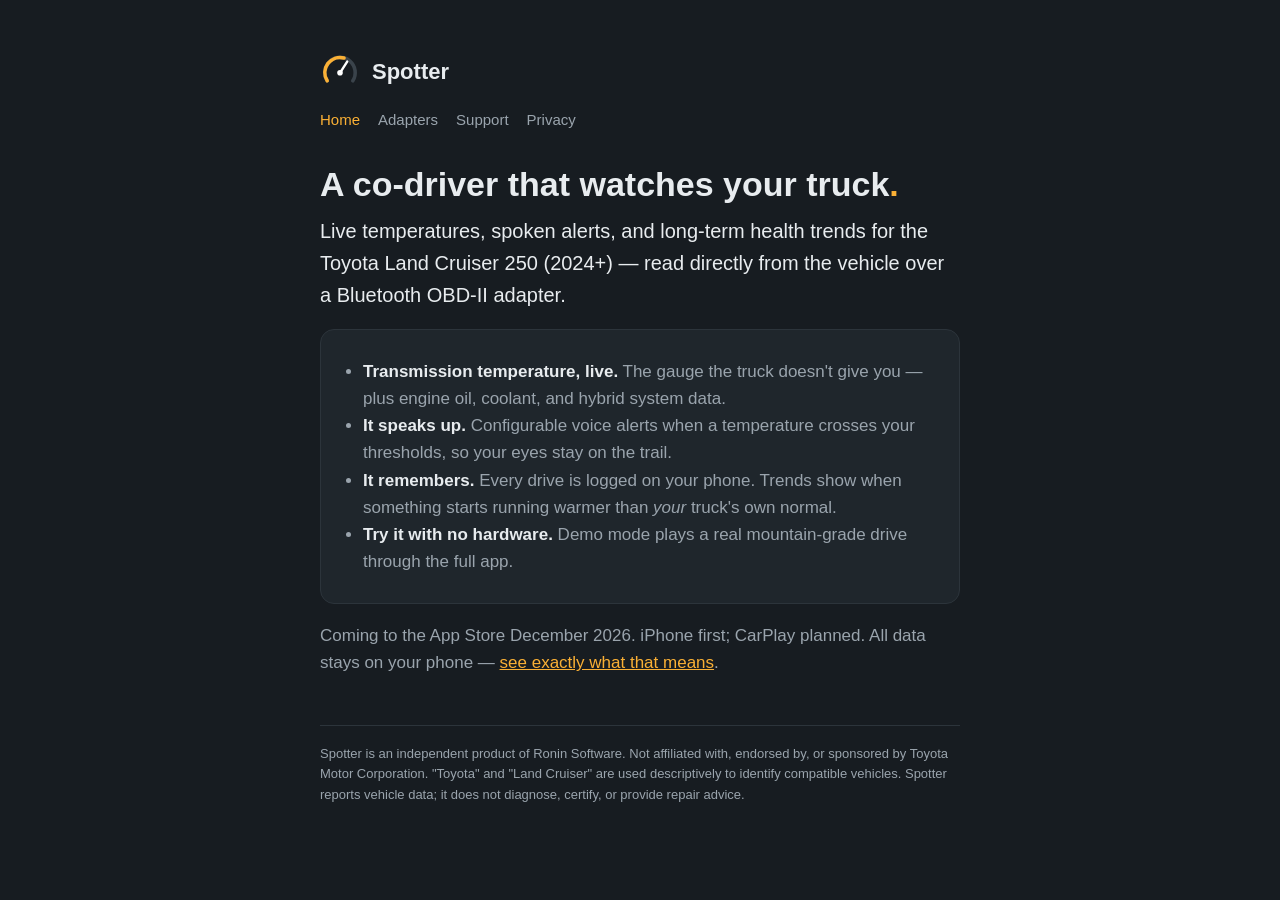
==== index.html @ 3cd4ac6a "Spotter website: landing, adapters, support, privacy Static, no JS, no cookies, no analytics — the p" ====
<!DOCTYPE html>
<html lang="en">
<head>
<meta charset="utf-8">
<meta name="viewport" content="width=device-width, initial-scale=1">
<title>Spotter — Truck Health Monitor</title>
<link rel="stylesheet" href="style.css">
</head>
<body>
<main>
<header class="site"><svg viewBox="0 0 100 100" xmlns="http://www.w3.org/2000/svg" class="dial" aria-hidden="true">
  <path d="M 18 72 A 38 38 0 1 1 82 72" fill="none" stroke="#3a434b" stroke-width="9" stroke-linecap="round"/>
  <path d="M 18 72 A 38 38 0 0 1 60 15" fill="none" stroke="#fab035" stroke-width="9" stroke-linecap="round"/>
  <line x1="50" y1="52" x2="68" y2="24" stroke="#fff" stroke-width="6" stroke-linecap="round"/>
  <circle cx="50" cy="52" r="7" fill="#fff"/>
</svg><a href="index.html">Spotter</a></header>
<nav>
  <a href="index.html" class="here">Home</a>
  <a href="adapters.html" >Adapters</a>
  <a href="support.html" >Support</a>
  <a href="privacy.html" >Privacy</a>
</nav>
<h1>A co-driver that watches your truck<span class="amber">.</span></h1>
<p class="lead">Live temperatures, spoken alerts, and long-term health trends for the
Toyota Land Cruiser 250 (2024+) — read directly from the vehicle over a Bluetooth OBD-II
adapter.</p>
<div class="panel">
<ul>
<li><strong>Transmission temperature, live.</strong> The gauge the truck doesn't give you —
plus engine oil, coolant, and hybrid system data.</li>
<li><strong>It speaks up.</strong> Configurable voice alerts when a temperature crosses your
thresholds, so your eyes stay on the trail.</li>
<li><strong>It remembers.</strong> Every drive is logged on your phone. Trends show when
something starts running warmer than <em>your</em> truck's own normal.</li>
<li><strong>Try it with no hardware.</strong> Demo mode plays a real mountain-grade drive
through the full app.</li>
</ul>
</div>
<p>Coming to the App Store December 2026. iPhone first; CarPlay planned.
All data stays on your phone — <a href="privacy.html">see exactly what that means</a>.</p>
<footer>
<p>Spotter is an independent product of Ronin Software. Not affiliated with, endorsed by, or
sponsored by Toyota Motor Corporation. "Toyota" and "Land Cruiser" are used descriptively to
identify compatible vehicles. Spotter reports vehicle data; it does not diagnose, certify, or
provide repair advice.</p>
</footer>
</main>
</body>
</html>
---- style.css ----
/* Spotter site — matches the app icon palette. No JS, no fonts fetched, no tracking:
   the privacy policy's claims apply to this site too. */
:root {
  --bg: #171c21; --panel: #1f262c; --text: #e8ecef; --muted: #9aa4ad;
  --amber: #fab035; --line: #2c343b;
}
* { margin: 0; padding: 0; box-sizing: border-box; }
body {
  background: var(--bg); color: var(--text);
  font: 17px/1.6 -apple-system, BlinkMacSystemFont, "Segoe UI", Roboto, sans-serif;
}
main { max-width: 680px; margin: 0 auto; padding: 24px 20px 64px; }
header.site { display: flex; align-items: center; gap: 12px; padding: 28px 0 8px; }
header.site .dial { width: 40px; height: 40px; }
header.site a { color: var(--text); text-decoration: none; font-weight: 700; font-size: 22px; }
nav { margin: 8px 0 32px; display: flex; gap: 18px; flex-wrap: wrap; }
nav a { color: var(--muted); text-decoration: none; font-size: 15px; }
nav a:hover, nav a.here { color: var(--amber); }
h1 { font-size: 34px; line-height: 1.2; margin: 18px 0 10px; }
h2 { font-size: 21px; margin: 32px 0 8px; }
p, li { color: var(--muted); }
p.lead { font-size: 20px; color: var(--text); }
strong { color: var(--text); }
ul { padding-left: 22px; margin: 10px 0; }
.panel {
  background: var(--panel); border: 1px solid var(--line); border-radius: 14px;
  padding: 18px 20px; margin: 18px 0;
}
.amber { color: var(--amber); }
a { color: var(--amber); }
footer { margin-top: 48px; padding-top: 18px; border-top: 1px solid var(--line);
         font-size: 13px; color: var(--muted); }
table { width: 100%; border-collapse: collapse; margin: 12px 0; }
th, td { text-align: left; padding: 8px 10px; border-bottom: 1px solid var(--line);
         color: var(--muted); font-size: 15px; }
th { color: var(--text); }
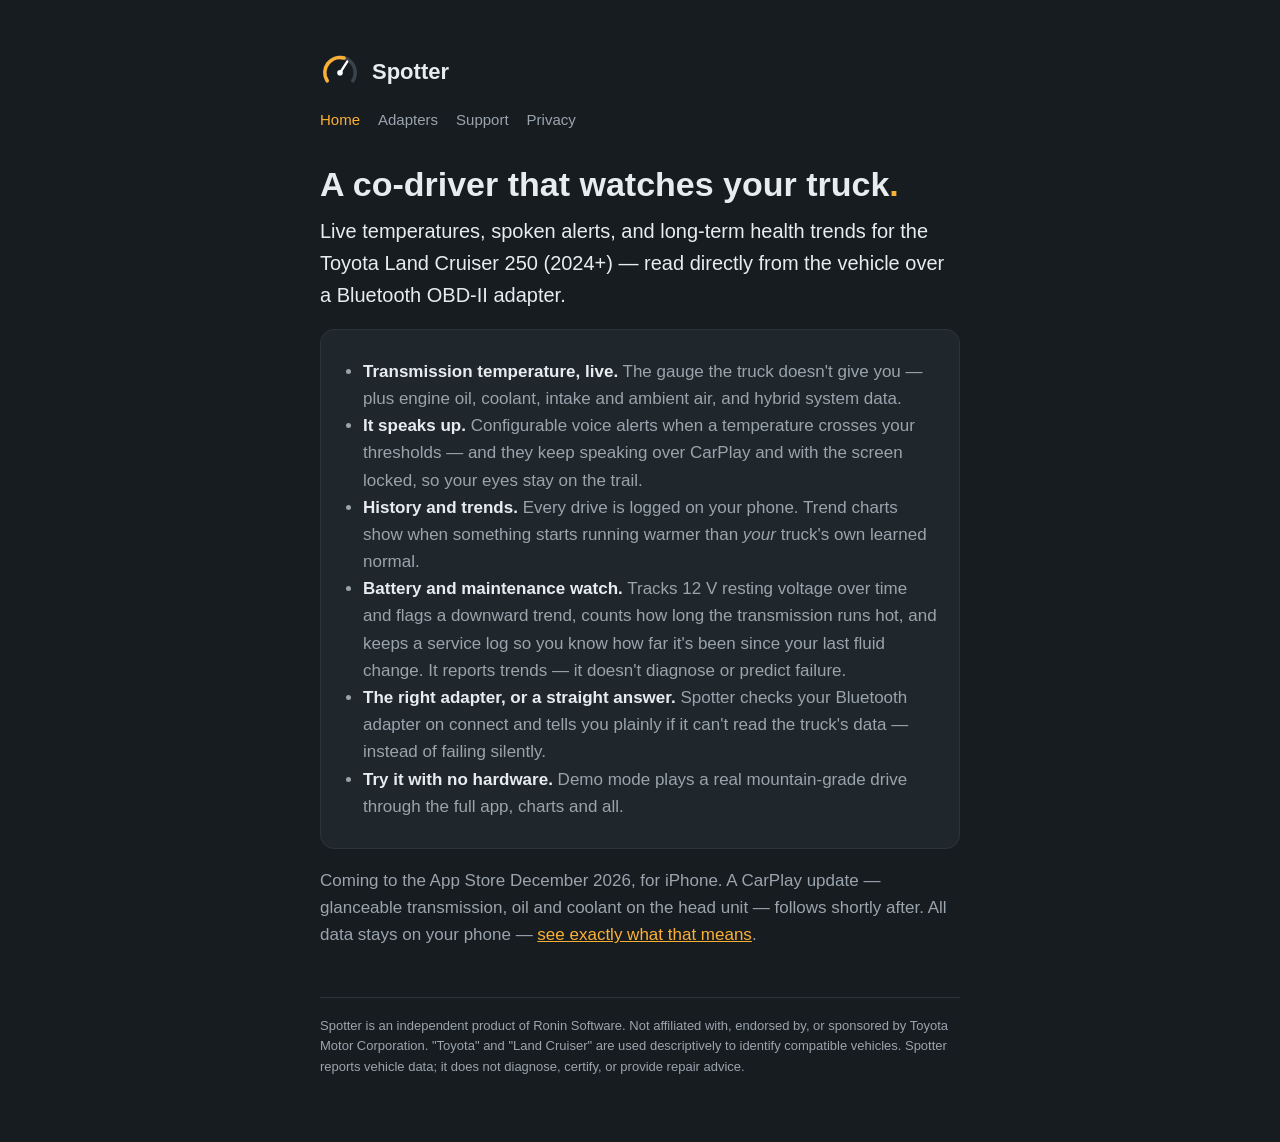
==== commit 5d391e3e: "Update landing page features: history/trends, battery & maintenance, adapter check, CarPlay Reflects" ====
--- a/index.html
+++ b/index.html
@@ -27,16 +27,25 @@
 <div class="panel">
 <ul>
 <li><strong>Transmission temperature, live.</strong> The gauge the truck doesn't give you —
-plus engine oil, coolant, and hybrid system data.</li>
+plus engine oil, coolant, intake and ambient air, and hybrid system data.</li>
 <li><strong>It speaks up.</strong> Configurable voice alerts when a temperature crosses your
-thresholds, so your eyes stay on the trail.</li>
-<li><strong>It remembers.</strong> Every drive is logged on your phone. Trends show when
-something starts running warmer than <em>your</em> truck's own normal.</li>
+thresholds — and they keep speaking over CarPlay and with the screen locked, so your eyes
+stay on the trail.</li>
+<li><strong>History and trends.</strong> Every drive is logged on your phone. Trend charts
+show when something starts running warmer than <em>your</em> truck's own learned normal.</li>
+<li><strong>Battery and maintenance watch.</strong> Tracks 12&nbsp;V resting voltage over time
+and flags a downward trend, counts how long the transmission runs hot, and keeps a service log
+so you know how far it's been since your last fluid change. It reports trends — it doesn't
+diagnose or predict failure.</li>
+<li><strong>The right adapter, or a straight answer.</strong> Spotter checks your Bluetooth
+adapter on connect and tells you plainly if it can't read the truck's data — instead of
+failing silently.</li>
 <li><strong>Try it with no hardware.</strong> Demo mode plays a real mountain-grade drive
-through the full app.</li>
+through the full app, charts and all.</li>
 </ul>
 </div>
-<p>Coming to the App Store December 2026. iPhone first; CarPlay planned.
+<p>Coming to the App Store December 2026, for iPhone. A CarPlay update — glanceable
+transmission, oil and coolant on the head unit — follows shortly after.
 All data stays on your phone — <a href="privacy.html">see exactly what that means</a>.</p>
 <footer>
 <p>Spotter is an independent product of Ronin Software. Not affiliated with, endorsed by, or
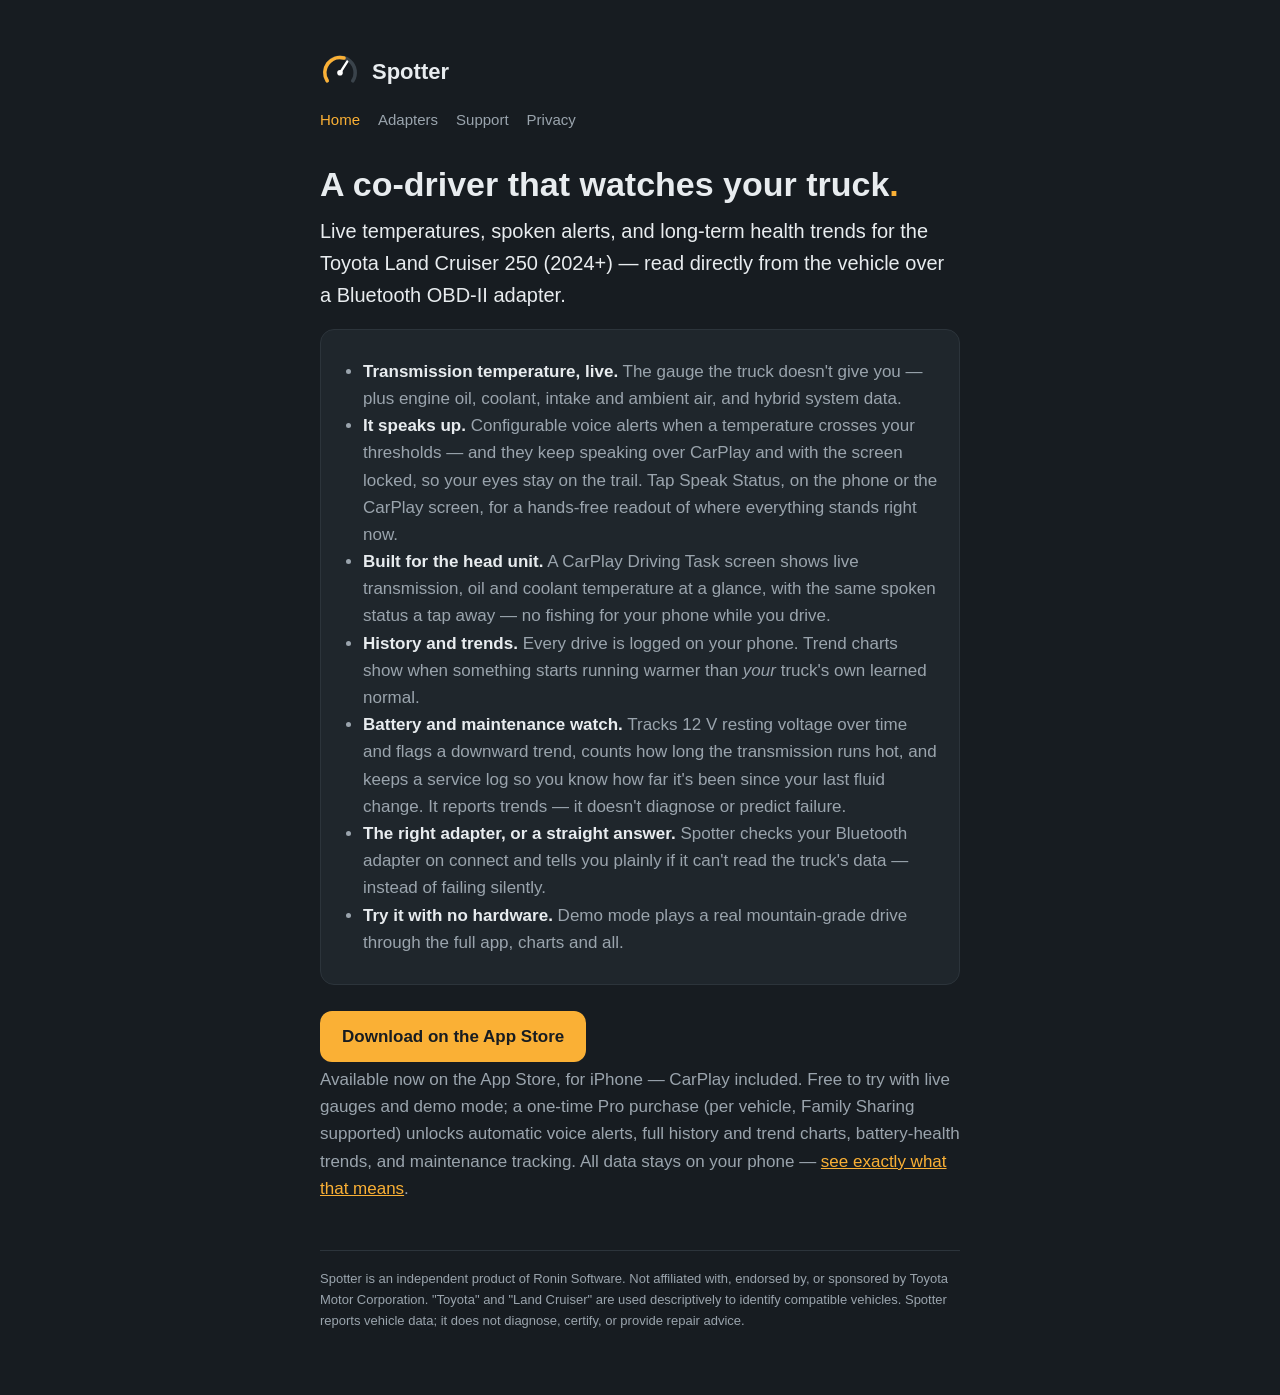
==== commit 5b8d86ae: "Site is live: App Store download link, CarPlay feature, drop 'coming Dec 2026' The app shipped — rep" ====
--- a/index.html
+++ b/index.html
@@ -30,7 +30,11 @@
 plus engine oil, coolant, intake and ambient air, and hybrid system data.</li>
 <li><strong>It speaks up.</strong> Configurable voice alerts when a temperature crosses your
 thresholds — and they keep speaking over CarPlay and with the screen locked, so your eyes
-stay on the trail.</li>
+stay on the trail. Tap Speak Status, on the phone or the CarPlay screen, for a hands-free
+readout of where everything stands right now.</li>
+<li><strong>Built for the head unit.</strong> A CarPlay Driving Task screen shows live
+transmission, oil and coolant temperature at a glance, with the same spoken status a tap
+away — no fishing for your phone while you drive.</li>
 <li><strong>History and trends.</strong> Every drive is logged on your phone. Trend charts
 show when something starts running warmer than <em>your</em> truck's own learned normal.</li>
 <li><strong>Battery and maintenance watch.</strong> Tracks 12&nbsp;V resting voltage over time
@@ -44,9 +48,12 @@
 through the full app, charts and all.</li>
 </ul>
 </div>
-<p>Coming to the App Store December 2026, for iPhone. A CarPlay update — glanceable
-transmission, oil and coolant on the head unit — follows shortly after.
-All data stays on your phone — <a href="privacy.html">see exactly what that means</a>.</p>
+<p><a class="cta" href="https://apps.apple.com/app/id6826431622">Download on the App Store</a></p>
+<p>Available now on the App Store, for iPhone — CarPlay included. Free to try with live gauges
+and demo mode; a one-time Pro purchase (per vehicle, Family Sharing supported) unlocks
+automatic voice alerts, full history and trend charts, battery-health trends, and maintenance
+tracking. All data stays on your phone — <a href="privacy.html">see exactly what that
+means</a>.</p>
 <footer>
 <p>Spotter is an independent product of Ronin Software. Not affiliated with, endorsed by, or
 sponsored by Toyota Motor Corporation. "Toyota" and "Land Cruiser" are used descriptively to
--- a/style.css
+++ b/style.css
@@ -34,3 +34,11 @@
 th, td { text-align: left; padding: 8px 10px; border-bottom: 1px solid var(--line);
          color: var(--muted); font-size: 15px; }
 th { color: var(--text); }
+
+.cta {
+  display: inline-block; margin: 8px 0 4px;
+  background: var(--amber); color: #171c21;
+  font-weight: 600; text-decoration: none;
+  padding: 12px 22px; border-radius: 12px;
+}
+.cta:hover { filter: brightness(1.07); }
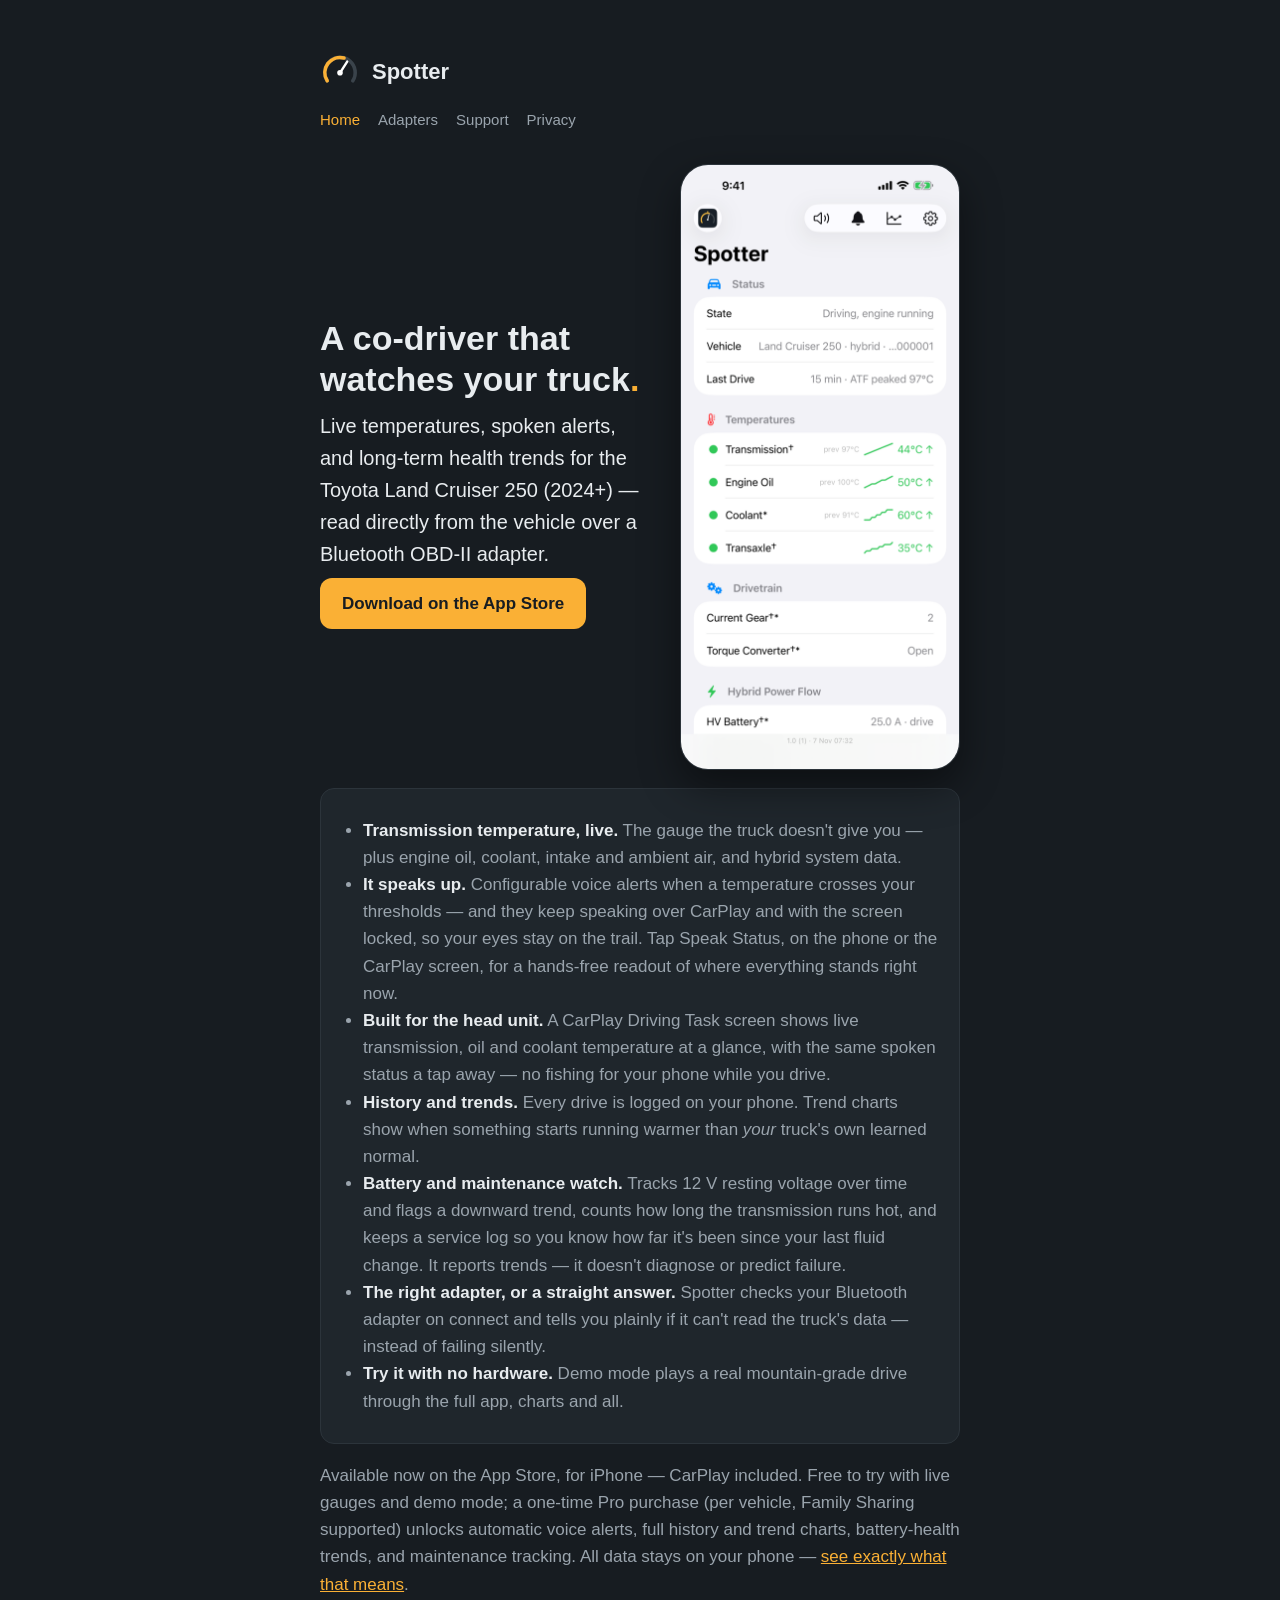
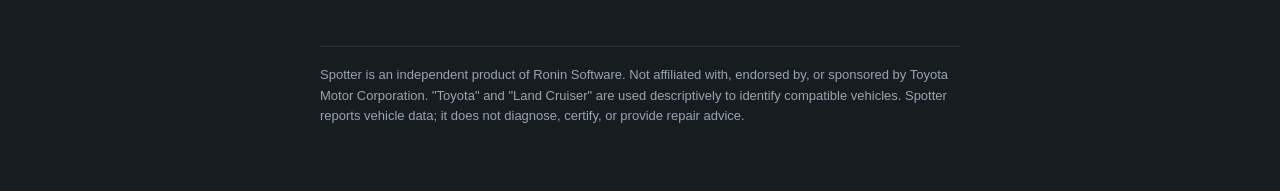
==== commit 541af591: "Add a hero dashboard screenshot to the homepage Two-column hero: headline + App Store CTA beside a f" ====
--- a/index.html
+++ b/index.html
@@ -20,10 +20,18 @@
   <a href="support.html" >Support</a>
   <a href="privacy.html" >Privacy</a>
 </nav>
+<section class="hero">
+<div class="hero-copy">
 <h1>A co-driver that watches your truck<span class="amber">.</span></h1>
 <p class="lead">Live temperatures, spoken alerts, and long-term health trends for the
 Toyota Land Cruiser 250 (2024+) — read directly from the vehicle over a Bluetooth OBD-II
 adapter.</p>
+<p><a class="cta" href="https://apps.apple.com/app/id6826431622">Download on the App Store</a></p>
+</div>
+<img class="hero-shot" src="hero-dashboard.png" width="280"
+alt="Spotter's dashboard: live transmission, engine oil, coolant and transaxle temperatures
+with colour-coded values and trend sparklines.">
+</section>
 <div class="panel">
 <ul>
 <li><strong>Transmission temperature, live.</strong> The gauge the truck doesn't give you —
@@ -48,7 +56,6 @@
 through the full app, charts and all.</li>
 </ul>
 </div>
-<p><a class="cta" href="https://apps.apple.com/app/id6826431622">Download on the App Store</a></p>
 <p>Available now on the App Store, for iPhone — CarPlay included. Free to try with live gauges
 and demo mode; a one-time Pro purchase (per vehicle, Family Sharing supported) unlocks
 automatic voice alerts, full history and trend charts, battery-health trends, and maintenance
--- a/style.css
+++ b/style.css
@@ -42,3 +42,16 @@
   padding: 12px 22px; border-radius: 12px;
 }
 .cta:hover { filter: brightness(1.07); }
+
+/* Hero: copy beside a phone screenshot on wide screens, stacked on narrow. */
+.hero { display: flex; gap: 32px; align-items: center; flex-wrap: wrap; margin-top: 8px; }
+.hero-copy { flex: 1 1 300px; }
+.hero-shot {
+  flex: 0 0 auto; width: 280px; max-width: 100%; height: auto;
+  border-radius: 28px; border: 1px solid var(--line);
+  box-shadow: 0 16px 40px rgba(0,0,0,0.45);
+}
+@media (max-width: 560px) {
+  .hero { gap: 20px; }
+  .hero-shot { width: 220px; margin: 0 auto; }
+}
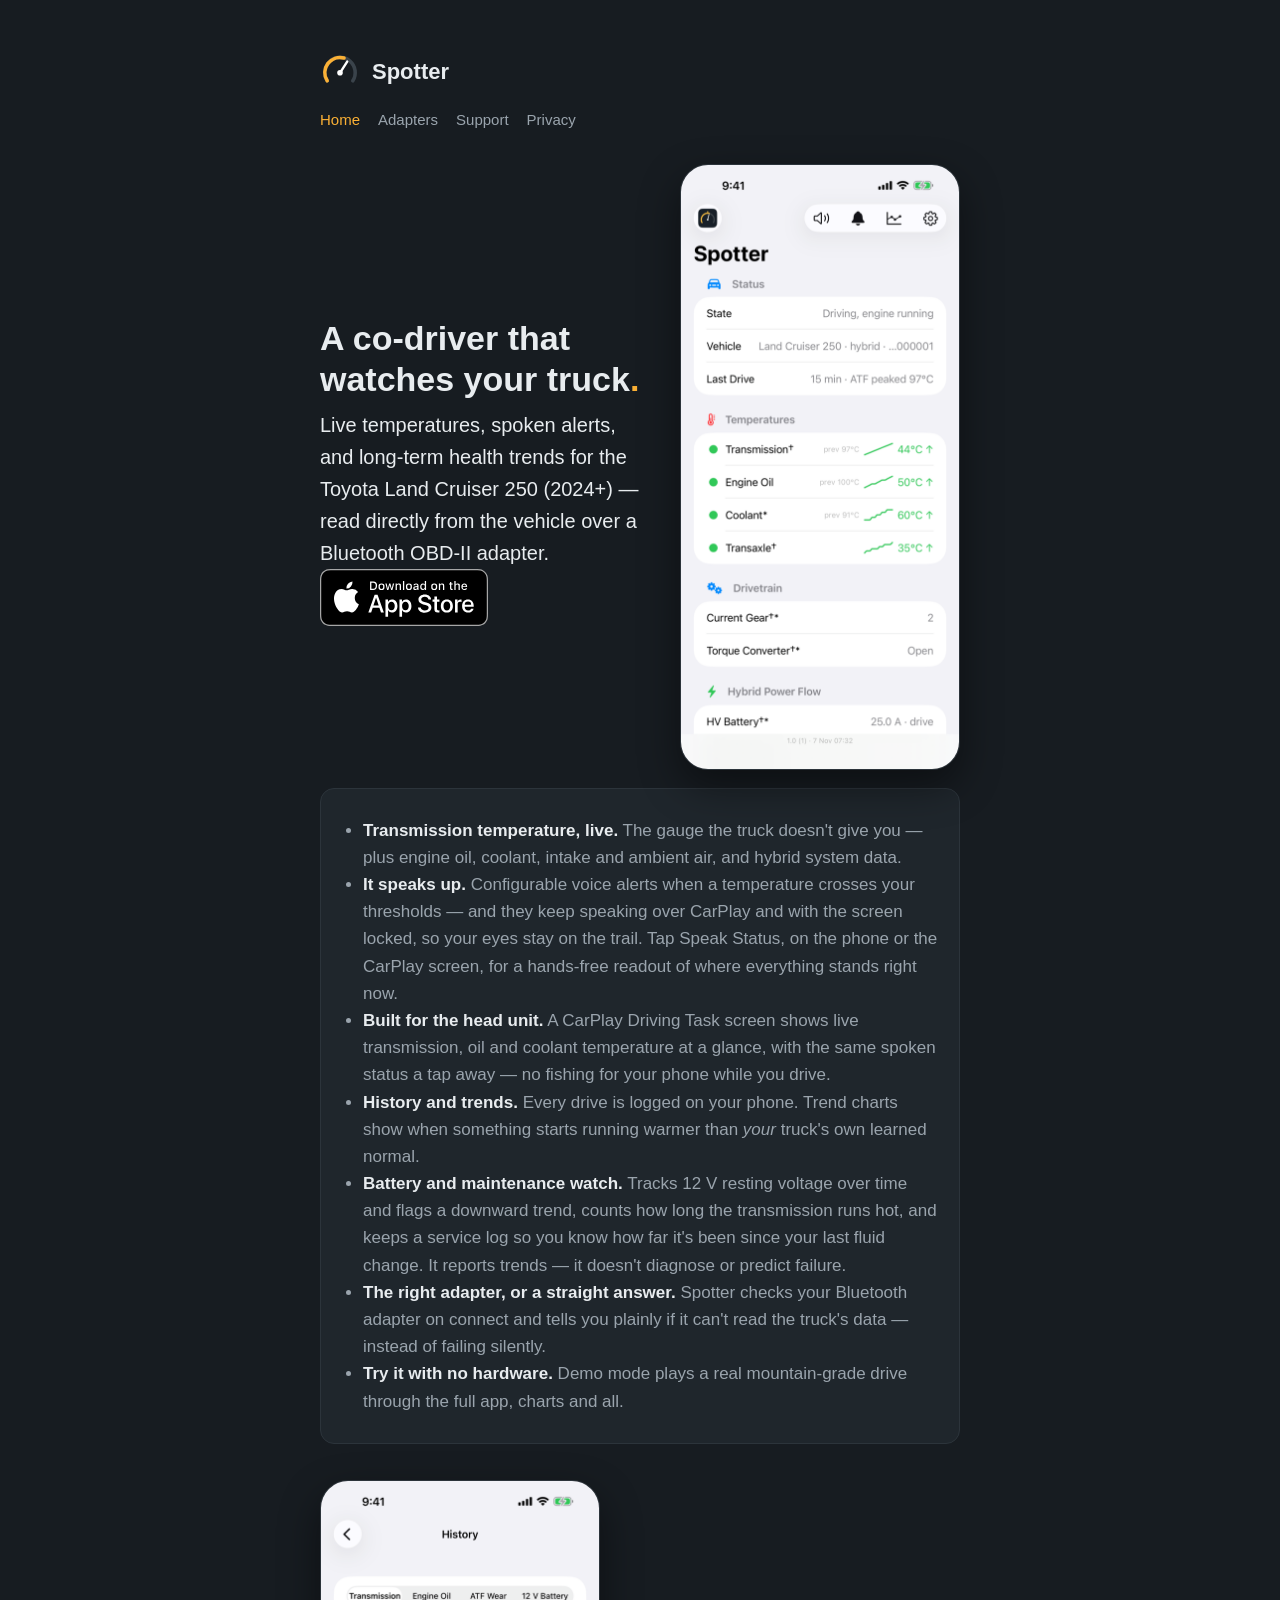
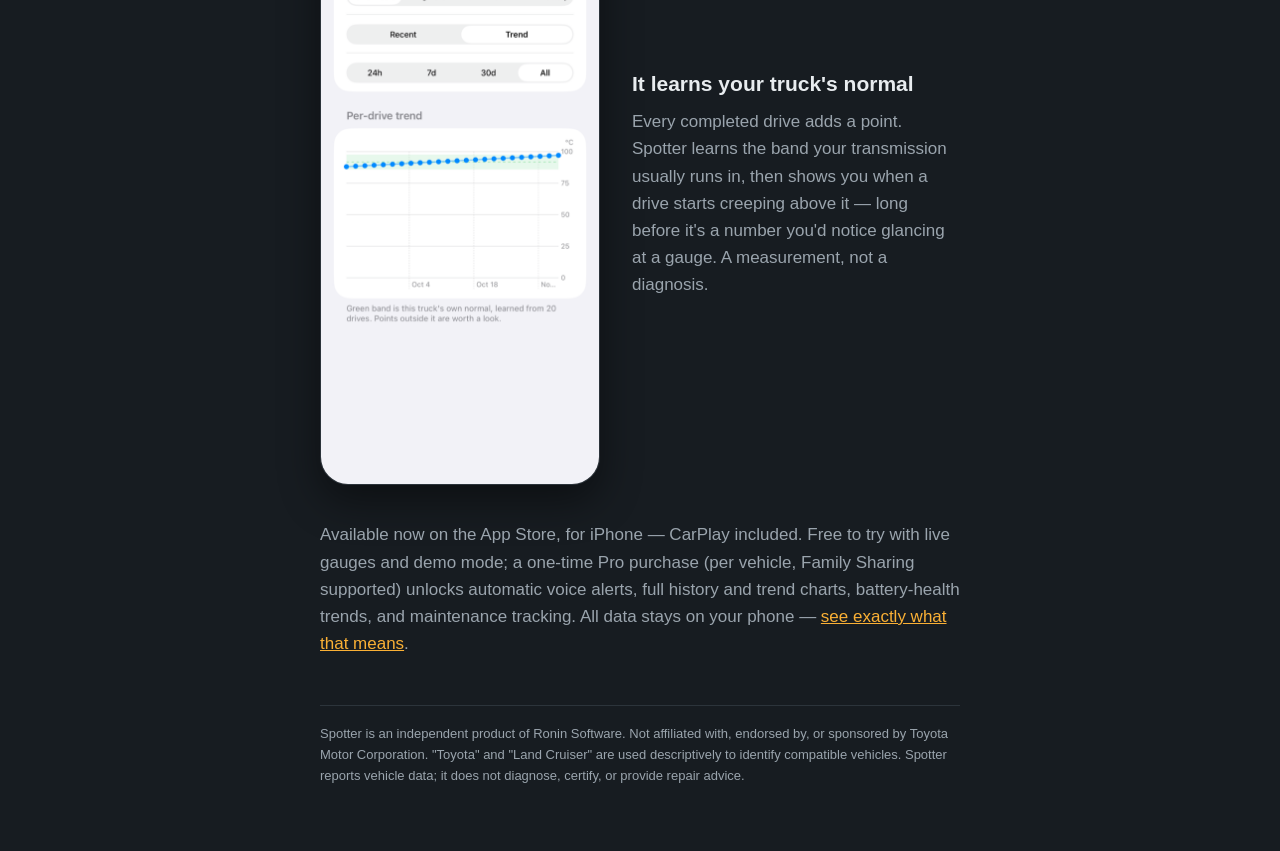
==== commit fca1e946: "Use the official App Store badge and add a trend-chart showcase Swap the text CTA for Apple's offici" ====
--- a/index.html
+++ b/index.html
@@ -26,7 +26,8 @@
 <p class="lead">Live temperatures, spoken alerts, and long-term health trends for the
 Toyota Land Cruiser 250 (2024+) — read directly from the vehicle over a Bluetooth OBD-II
 adapter.</p>
-<p><a class="cta" href="https://apps.apple.com/app/id6826431622">Download on the App Store</a></p>
+<p><a class="badge-link" href="https://apps.apple.com/app/id6826431622"><img class="badge"
+src="appstore-badge.svg" width="168" height="56" alt="Download on the App Store"></a></p>
 </div>
 <img class="hero-shot" src="hero-dashboard.png" width="280"
 alt="Spotter's dashboard: live transmission, engine oil, coolant and transaxle temperatures
@@ -56,6 +57,16 @@
 through the full app, charts and all.</li>
 </ul>
 </div>
+<section class="showcase">
+<img class="hero-shot" src="hero-trend.png" width="280"
+alt="A trend chart of per-drive transmission temperature against a learned green baseline band.">
+<div class="hero-copy">
+<h2>It learns your truck's normal</h2>
+<p>Every completed drive adds a point. Spotter learns the band your transmission usually runs
+in, then shows you when a drive starts creeping above it — long before it's a number you'd
+notice glancing at a gauge. A measurement, not a diagnosis.</p>
+</div>
+</section>
 <p>Available now on the App Store, for iPhone — CarPlay included. Free to try with live gauges
 and demo mode; a one-time Pro purchase (per vehicle, Family Sharing supported) unlocks
 automatic voice alerts, full history and trend charts, battery-health trends, and maintenance
--- a/style.css
+++ b/style.css
@@ -55,3 +55,15 @@
   .hero { gap: 20px; }
   .hero-shot { width: 220px; margin: 0 auto; }
 }
+
+.badge-link { display: inline-block; }
+.badge { width: 168px; height: auto; }
+
+/* Showcase row: screenshot + copy, image leading, mirrors the hero. */
+.showcase {
+  display: flex; gap: 32px; align-items: center; flex-wrap: wrap; margin: 36px 0;
+}
+.showcase .hero-copy h2 { margin-top: 0; }
+@media (max-width: 560px) {
+  .showcase .hero-shot { width: 220px; margin: 0 auto; }
+}
